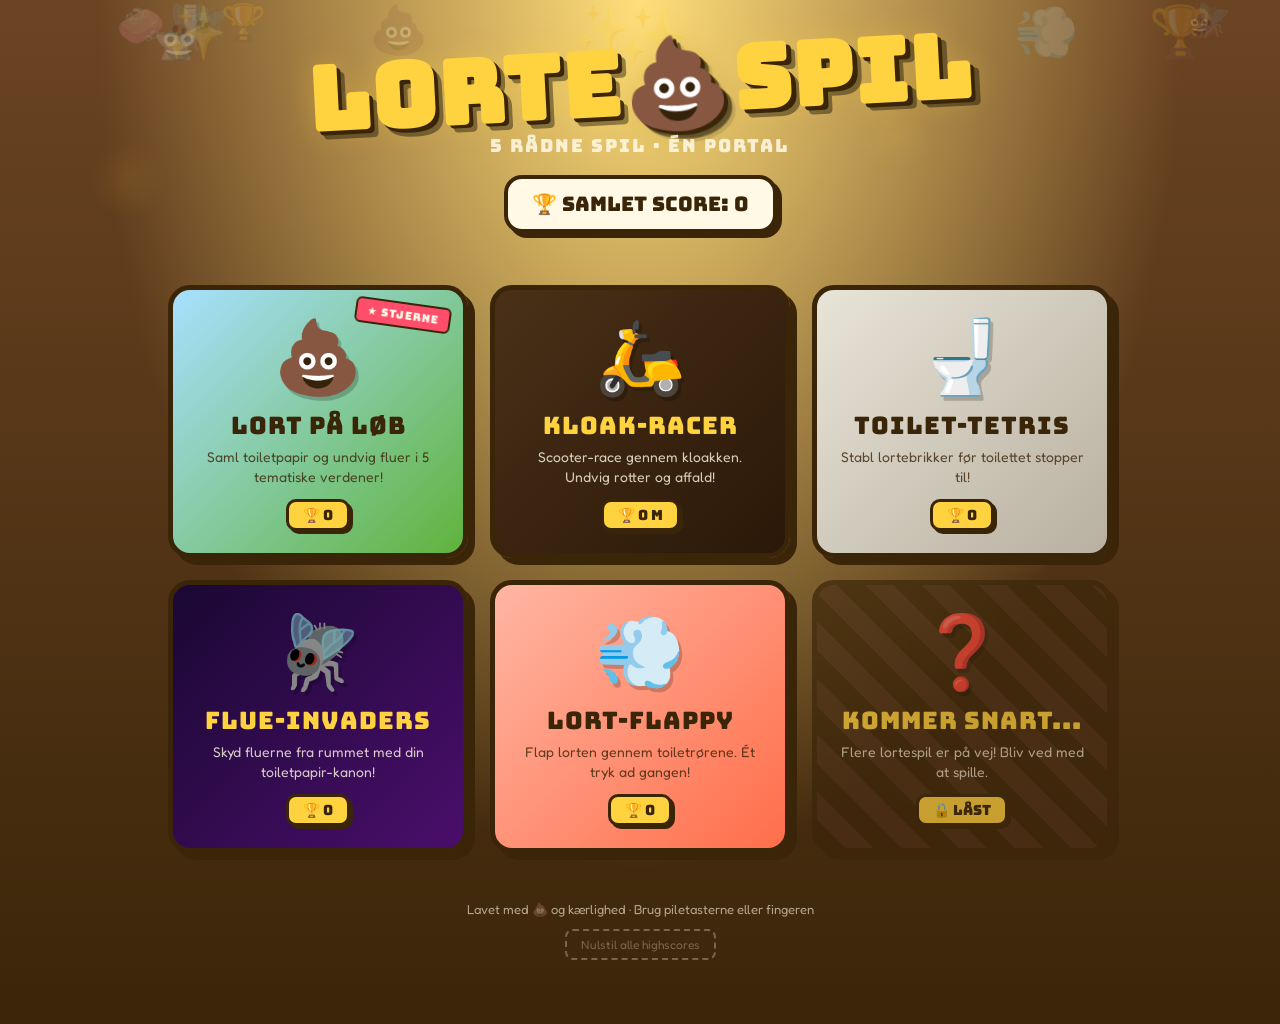
==== index.html @ 2c28bb85 "first commit" ====
<!DOCTYPE html>
<html lang="da">
<head>
<meta charset="UTF-8">
<meta name="viewport" content="width=device-width, initial-scale=1.0, user-scalable=no, viewport-fit=cover">
<title>Lortespil - Portal</title>
<link href="https://fonts.googleapis.com/css2?family=Bungee&family=Fredoka:wght@500;600&display=swap" rel="stylesheet">
<style>
  * { margin: 0; padding: 0; box-sizing: border-box; -webkit-tap-highlight-color: transparent; }
  html, body { min-height: 100%; font-family: 'Fredoka', sans-serif; }
  body {
    background:
      radial-gradient(ellipse at top, #ffdf7a 0%, transparent 60%),
      linear-gradient(180deg, #6b4423 0%, #3b2509 100%);
    min-height: 100vh;
    padding: 24px 16px 64px;
    position: relative;
    overflow-x: hidden;
  }
  body::before, body::after {
    content: '';
    position: fixed;
    inset: 0;
    pointer-events: none;
    z-index: 0;
  }
  body::before {
    background-image:
      radial-gradient(circle at 10% 20%, rgba(255,210,63,0.08) 0, transparent 40px),
      radial-gradient(circle at 80% 60%, rgba(255,210,63,0.06) 0, transparent 40px),
      radial-gradient(circle at 30% 80%, rgba(255,210,63,0.06) 0, transparent 30px),
      radial-gradient(circle at 70% 15%, rgba(255,210,63,0.08) 0, transparent 40px);
  }
  .floating-emojis {
    position: fixed;
    inset: 0;
    z-index: 0;
    pointer-events: none;
    overflow: hidden;
  }
  .float-e {
    position: absolute;
    font-size: 40px;
    opacity: 0.18;
    animation: floatUp 18s linear infinite;
  }
  @keyframes floatUp {
    0% { transform: translateY(110vh) rotate(0deg); }
    100% { transform: translateY(-20vh) rotate(360deg); }
  }
  .container {
    max-width: 960px;
    margin: 0 auto;
    position: relative;
    z-index: 1;
  }
  header {
    text-align: center;
    margin-bottom: 32px;
    padding: 20px;
  }
  h1 {
    font-family: 'Bungee', sans-serif;
    font-size: clamp(52px, 12vw, 88px);
    color: #ffd23f;
    text-shadow:
      4px 4px 0 #3b2509,
      8px 8px 0 rgba(0,0,0,0.4),
      0 0 30px rgba(255,210,63,0.3);
    line-height: 0.9;
    letter-spacing: 2px;
    transform: rotate(-3deg);
    display: inline-block;
    margin-bottom: 10px;
  }
  h1 .emoji {
    font-family: 'Apple Color Emoji', 'Segoe UI Emoji', sans-serif;
    -webkit-text-fill-color: initial;
    filter: drop-shadow(3px 3px 0 rgba(0,0,0,0.3));
  }
  .subtitle {
    font-family: 'Bungee', sans-serif;
    color: #fff9e6;
    font-size: 18px;
    letter-spacing: 2px;
    opacity: 0.85;
  }
  .total-score {
    background: #fff9e6;
    border: 4px solid #3b2509;
    border-radius: 18px;
    padding: 12px 24px;
    display: inline-block;
    margin-top: 18px;
    font-family: 'Bungee', sans-serif;
    color: #3b2509;
    box-shadow: 5px 5px 0 #3b2509;
    font-size: 20px;
  }
  .grid {
    display: grid;
    grid-template-columns: repeat(auto-fill, minmax(280px, 1fr));
    gap: 22px;
    padding: 0 8px;
  }
  .game-card {
    background: #fff9e6;
    border: 5px solid #3b2509;
    border-radius: 22px;
    padding: 22px;
    box-shadow: 7px 7px 0 #3b2509;
    cursor: pointer;
    transition: transform 0.15s, box-shadow 0.15s;
    text-decoration: none;
    color: #3b2509;
    display: flex;
    flex-direction: column;
    align-items: center;
    text-align: center;
    position: relative;
    overflow: hidden;
  }
  .game-card:hover {
    transform: translate(-3px, -3px) rotate(-1deg);
    box-shadow: 10px 10px 0 #3b2509;
  }
  .game-card:active {
    transform: translate(4px, 4px);
    box-shadow: 3px 3px 0 #3b2509;
  }
  .card-bg {
    position: absolute;
    inset: 0;
    opacity: 0.18;
    z-index: 0;
  }
  .card-content {
    position: relative;
    z-index: 1;
    display: flex;
    flex-direction: column;
    align-items: center;
    width: 100%;
  }
  .game-emoji {
    font-size: 72px;
    margin-bottom: 10px;
    filter: drop-shadow(3px 4px 0 rgba(0,0,0,0.2));
    animation: bobbing 2.5s infinite alternate ease-in-out;
  }
  @keyframes bobbing {
    0% { transform: translateY(0) rotate(-5deg); }
    100% { transform: translateY(-6px) rotate(5deg); }
  }
  .game-card:nth-child(2n) .game-emoji { animation-delay: -0.5s; }
  .game-card:nth-child(3n) .game-emoji { animation-delay: -1s; }
  .game-title {
    font-family: 'Bungee', sans-serif;
    font-size: 24px;
    margin-bottom: 6px;
    letter-spacing: 1px;
  }
  .game-desc {
    font-size: 14px;
    opacity: 0.8;
    line-height: 1.4;
    margin-bottom: 12px;
    min-height: 40px;
  }
  .game-high {
    background: #ffd23f;
    border: 3px solid #3b2509;
    border-radius: 10px;
    padding: 4px 14px;
    font-family: 'Bungee', sans-serif;
    font-size: 14px;
    box-shadow: 3px 3px 0 #3b2509;
  }
  .tag {
    position: absolute;
    top: 12px;
    right: 12px;
    background: #ff4e6b;
    color: #fff9e6;
    font-family: 'Bungee', sans-serif;
    font-size: 11px;
    padding: 4px 10px;
    border-radius: 6px;
    border: 2px solid #3b2509;
    transform: rotate(8deg);
    z-index: 2;
    letter-spacing: 1px;
  }
  footer {
    text-align: center;
    margin-top: 48px;
    color: #fff9e6;
    opacity: 0.6;
    font-size: 13px;
    position: relative;
    z-index: 1;
  }
  .reset-btn {
    background: transparent;
    border: 2px dashed #fff9e6;
    color: #fff9e6;
    font-family: 'Fredoka', sans-serif;
    font-size: 12px;
    padding: 6px 14px;
    border-radius: 8px;
    cursor: pointer;
    opacity: 0.5;
    margin-top: 12px;
  }
  .reset-btn:hover { opacity: 1; }
</style>
</head>
<body>
<div class="floating-emojis" id="floats"></div>
<div class="container">
  <header>
    <h1>Lorte<span class="emoji">💩</span>spil</h1>
    <div class="subtitle">5 RÅDNE SPIL · ÉN PORTAL</div>
    <div class="total-score">🏆 Samlet score: <span id="total-score">0</span></div>
  </header>

  <div class="grid">
    <a class="game-card" href="lort-paa-loeb.html" style="background:linear-gradient(135deg,#a8e0ff 0%,#5fb33c 100%);">
      <div class="tag">★ STJERNE</div>
      <div class="card-content">
        <div class="game-emoji">💩</div>
        <div class="game-title">Lort på Løb</div>
        <div class="game-desc">Saml toiletpapir og undvig fluer i 5 tematiske verdener!</div>
        <div class="game-high">🏆 <span data-game="poop_highscore">0</span></div>
      </div>
    </a>

    <a class="game-card" href="kloak-racer.html" style="background:linear-gradient(135deg,#4a3018 0%,#2a1808 100%);color:#fff9e6;">
      <div class="card-content">
        <div class="game-emoji">🛵</div>
        <div class="game-title" style="color:#ffd23f;">Kloak-Racer</div>
        <div class="game-desc">Scooter-race gennem kloakken. Undvig rotter og affald!</div>
        <div class="game-high" style="color:#3b2509;">🏆 <span data-game="racer_highscore">0</span> m</div>
      </div>
    </a>

    <a class="game-card" href="toilet-tetris.html" style="background:linear-gradient(135deg,#e8e4d8 0%,#b8b0a0 100%);">
      <div class="card-content">
        <div class="game-emoji">🚽</div>
        <div class="game-title">Toilet-Tetris</div>
        <div class="game-desc">Stabl lortebrikker før toilettet stopper til!</div>
        <div class="game-high">🏆 <span data-game="tetris_highscore">0</span></div>
      </div>
    </a>

    <a class="game-card" href="flue-invaders.html" style="background:linear-gradient(135deg,#1a0833 0%,#4a0e6b 100%);color:#fff9e6;">
      <div class="card-content">
        <div class="game-emoji">🪰</div>
        <div class="game-title" style="color:#ffd23f;">Flue-Invaders</div>
        <div class="game-desc">Skyd fluerne fra rummet med din toiletpapir-kanon!</div>
        <div class="game-high" style="color:#3b2509;">🏆 <span data-game="invaders_highscore">0</span></div>
      </div>
    </a>

    <a class="game-card" href="lort-flappy.html" style="background:linear-gradient(135deg,#ffb6a3 0%,#ff6e4a 100%);">
      <div class="card-content">
        <div class="game-emoji">💨</div>
        <div class="game-title">Lort-Flappy</div>
        <div class="game-desc">Flap lorten gennem toiletrørene. Ét tryk ad gangen!</div>
        <div class="game-high">🏆 <span data-game="flappy_highscore">0</span></div>
      </div>
    </a>

    <a class="game-card" href="#" onclick="return false" style="background:repeating-linear-gradient(45deg,#3b2509,#3b2509 20px,#4a3018 20px,#4a3018 40px);color:#fff9e6;cursor:default;opacity:0.7;">
      <div class="card-content">
        <div class="game-emoji">❓</div>
        <div class="game-title" style="color:#ffd23f;">Kommer snart...</div>
        <div class="game-desc">Flere lortespil er på vej! Bliv ved med at spille.</div>
        <div class="game-high" style="color:#3b2509;">🔒 Låst</div>
      </div>
    </a>
  </div>

  <footer>
    <div>Lavet med 💩 og kærlighed · Brug piletasterne eller fingeren</div>
    <button class="reset-btn" onclick="resetAll()">Nulstil alle highscores</button>
  </footer>
</div>

<script>
  // Load highscores from localStorage
  function loadScores() {
    let total = 0;
    document.querySelectorAll('[data-game]').forEach(el => {
      const key = el.getAttribute('data-game');
      const val = parseInt(localStorage.getItem(key) || '0', 10);
      el.textContent = val;
      total += val;
    });
    document.getElementById('total-score').textContent = total;
  }
  loadScores();

  function resetAll() {
    if (!confirm('Sikker på at du vil nulstille ALLE highscores?')) return;
    ['poop_highscore','racer_highscore','tetris_highscore','invaders_highscore','flappy_highscore'].forEach(k => localStorage.removeItem(k));
    loadScores();
  }

  // Floating background emojis
  const emojis = ['💩','🧻','🪰','🚽','💨','🏆','✨','🧼'];
  const floats = document.getElementById('floats');
  for (let i=0; i<14; i++) {
    const e = document.createElement('div');
    e.className = 'float-e';
    e.textContent = emojis[Math.floor(Math.random()*emojis.length)];
    e.style.left = Math.random()*100 + 'vw';
    e.style.animationDelay = (-Math.random()*18) + 's';
    e.style.animationDuration = (12 + Math.random()*14) + 's';
    e.style.fontSize = (28 + Math.random()*30) + 'px';
    floats.appendChild(e);
  }
</script>
</body>
</html>
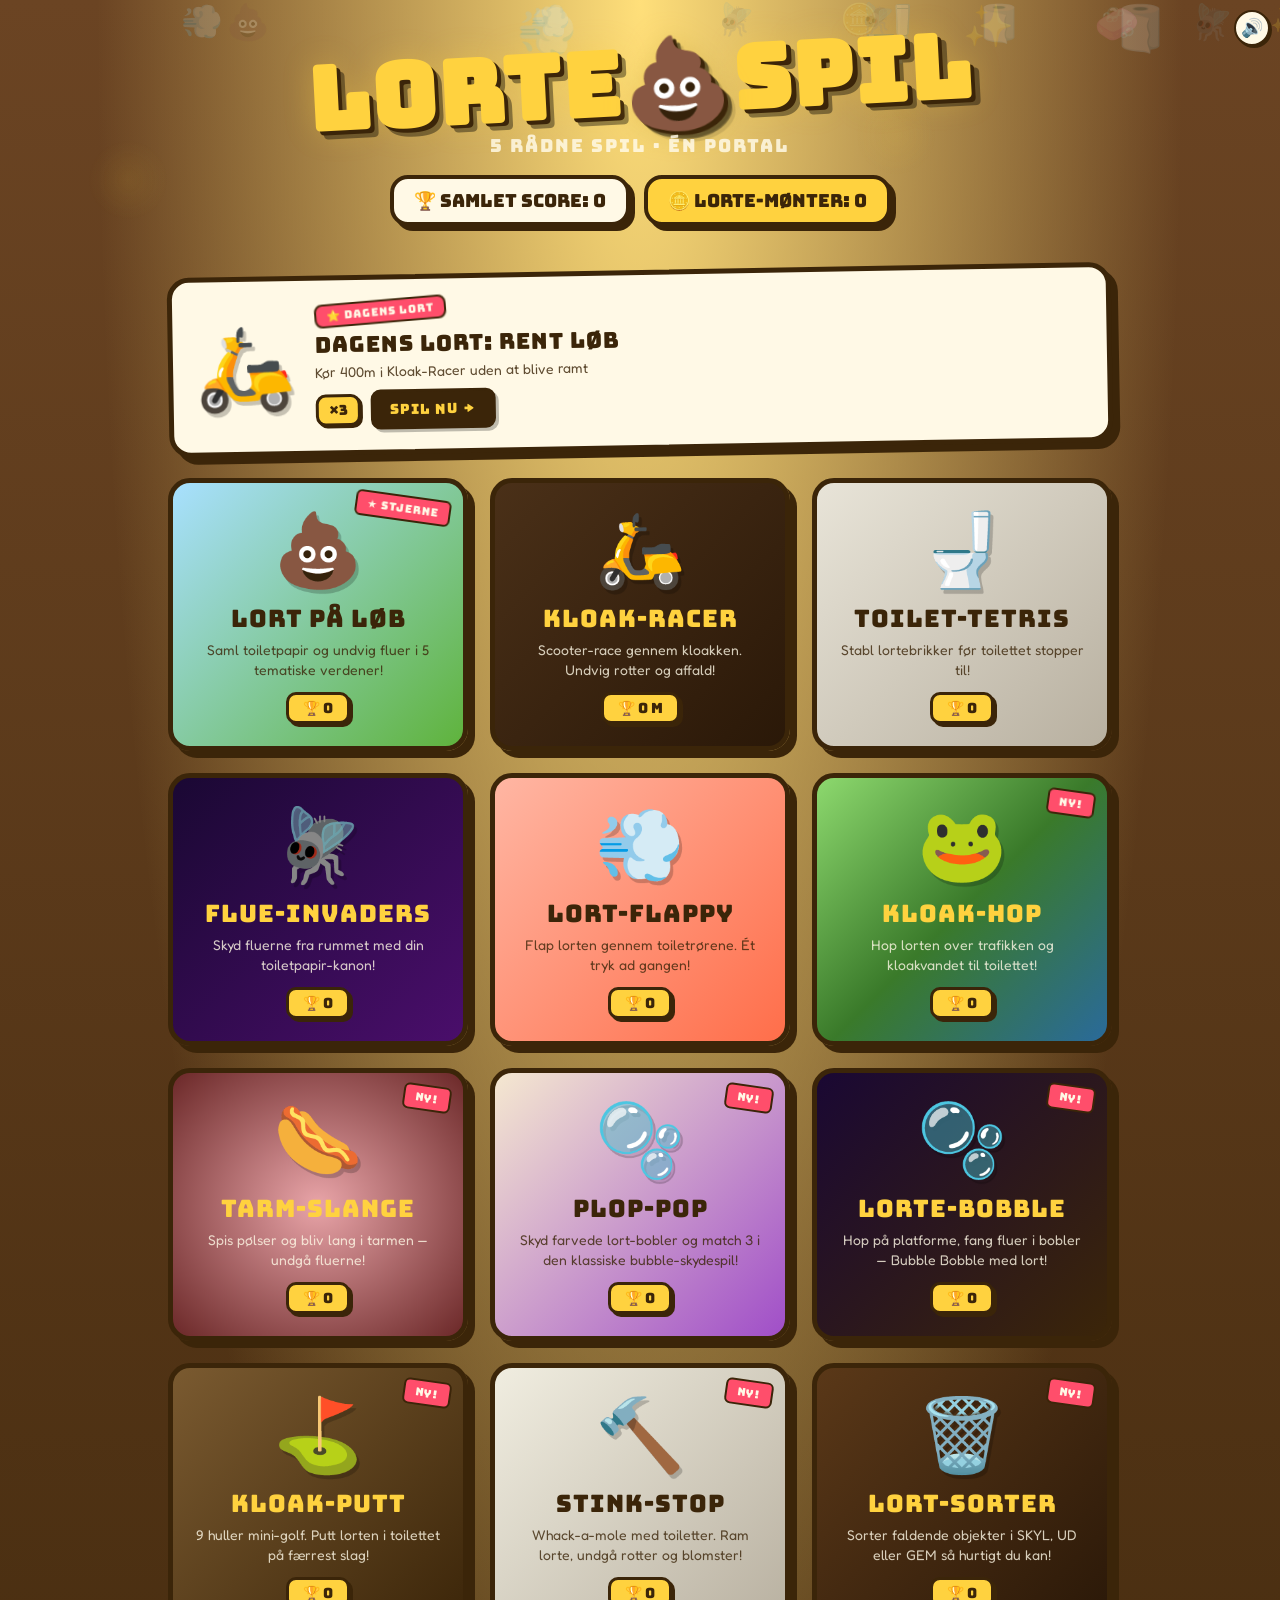
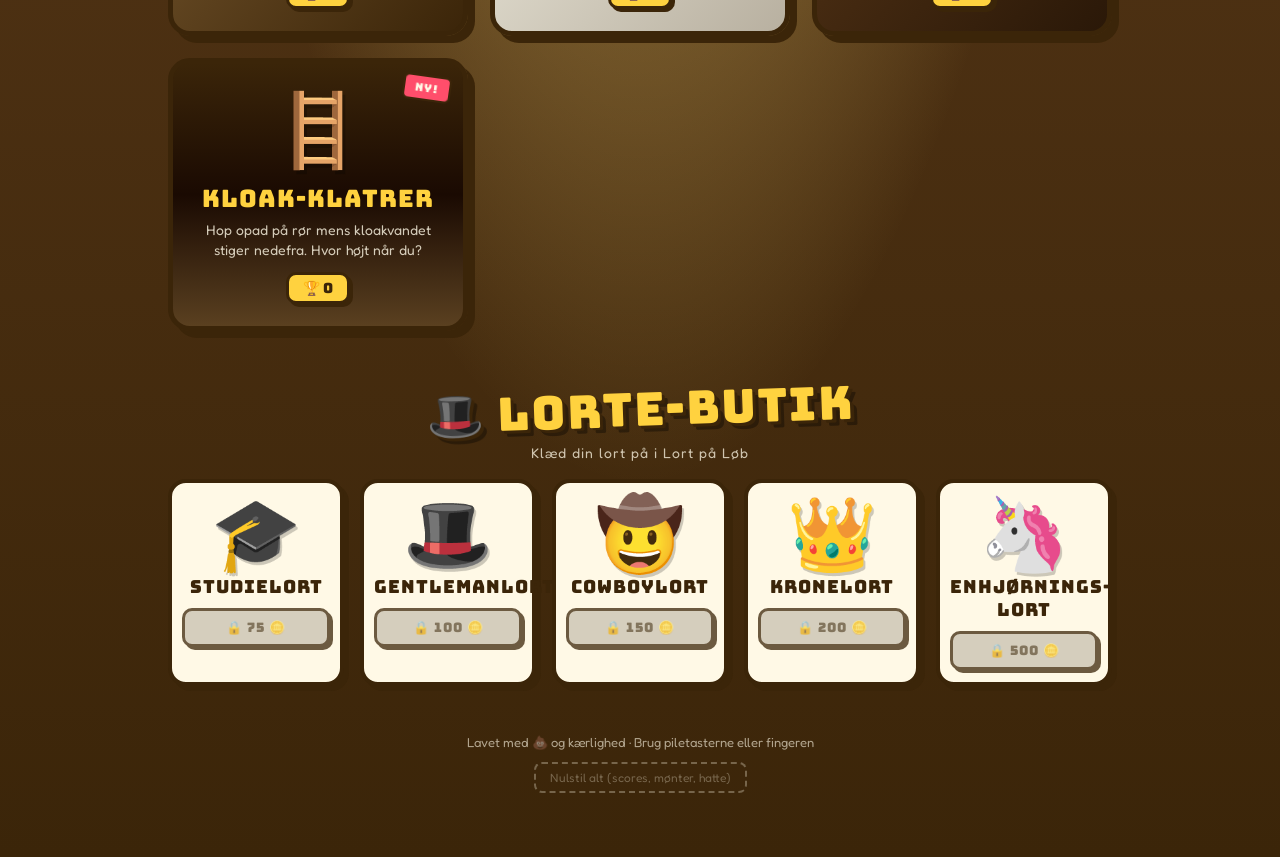
==== commit 93beb5f1: "new games" ====
--- a/index.html
+++ b/index.html
@@ -5,6 +5,8 @@
 <meta name="viewport" content="width=device-width, initial-scale=1.0, user-scalable=no, viewport-fit=cover">
 <title>Lortespil - Portal</title>
 <link href="https://fonts.googleapis.com/css2?family=Bungee&family=Fredoka:wght@500;600&display=swap" rel="stylesheet">
+<link rel="stylesheet" href="lortespil.css">
+<script src="lortespil.js" defer></script>
 <style>
   * { margin: 0; padding: 0; box-sizing: border-box; -webkit-tap-highlight-color: transparent; }
   html, body { min-height: 100%; font-family: 'Fredoka', sans-serif; }
@@ -56,7 +58,7 @@
   }
   header {
     text-align: center;
-    margin-bottom: 32px;
+    margin-bottom: 24px;
     padding: 20px;
   }
   h1 {
@@ -85,18 +87,121 @@
     letter-spacing: 2px;
     opacity: 0.85;
   }
-  .total-score {
+  .badges {
+    display: flex;
+    justify-content: center;
+    gap: 14px;
+    margin-top: 18px;
+    flex-wrap: wrap;
+  }
+  .badge {
     background: #fff9e6;
     border: 4px solid #3b2509;
     border-radius: 18px;
-    padding: 12px 24px;
-    display: inline-block;
-    margin-top: 18px;
+    padding: 10px 20px;
     font-family: 'Bungee', sans-serif;
     color: #3b2509;
     box-shadow: 5px 5px 0 #3b2509;
-    font-size: 20px;
-  }
+    font-size: 18px;
+  }
+  .badge.coins { background: #ffd23f; }
+
+  /* Daily banner */
+  .daily-banner {
+    background: #fff9e6;
+    border: 5px solid #3b2509;
+    border-radius: 22px;
+    padding: 20px 22px;
+    box-shadow: 7px 7px 0 #3b2509;
+    display: flex;
+    align-items: center;
+    gap: 20px;
+    margin: 0 8px 28px;
+    position: relative;
+    transform: rotate(-1deg);
+    animation: dailyPulse 2.4s infinite alternate ease-in-out;
+    overflow: hidden;
+  }
+  @keyframes dailyPulse {
+    0%   { box-shadow: 7px 7px 0 #3b2509, 0 0 0 rgba(255,210,63,0); }
+    100% { box-shadow: 7px 7px 0 #3b2509, 0 0 32px rgba(255,210,63,0.85); }
+  }
+  .daily-emoji {
+    font-size: 80px;
+    flex-shrink: 0;
+    animation: bobbing 2.5s infinite alternate ease-in-out;
+    filter: drop-shadow(3px 4px 0 rgba(0,0,0,0.22));
+  }
+  .daily-info { flex: 1; min-width: 0; }
+  .daily-label {
+    display: inline-block;
+    background: #ff4e6b;
+    color: #fff9e6;
+    font-family: 'Bungee', sans-serif;
+    padding: 3px 10px;
+    border-radius: 8px;
+    border: 2px solid #3b2509;
+    font-size: 11px;
+    letter-spacing: 1px;
+    transform: rotate(-4deg);
+    margin-bottom: 6px;
+  }
+  .daily-title {
+    font-family: 'Bungee', sans-serif;
+    color: #3b2509;
+    font-size: 22px;
+    letter-spacing: 1px;
+    margin-bottom: 4px;
+  }
+  .daily-desc {
+    color: #3b2509;
+    font-size: 14px;
+    opacity: 0.82;
+    margin-bottom: 10px;
+  }
+  .daily-actions {
+    display: flex;
+    gap: 10px;
+    align-items: center;
+    flex-wrap: wrap;
+  }
+  .daily-mult {
+    background: #ffd23f;
+    border: 3px solid #3b2509;
+    border-radius: 10px;
+    font-family: 'Bungee', sans-serif;
+    font-size: 14px;
+    padding: 4px 10px;
+    color: #3b2509;
+    box-shadow: 2px 2px 0 #3b2509;
+  }
+  .daily-btn {
+    background: #3b2509;
+    color: #ffd23f;
+    font-family: 'Bungee', sans-serif;
+    font-size: 14px;
+    padding: 8px 16px;
+    border-radius: 10px;
+    border: 3px solid #3b2509;
+    box-shadow: 3px 3px 0 rgba(0,0,0,0.25);
+    text-decoration: none;
+    letter-spacing: 1px;
+  }
+  .daily-done {
+    position: absolute;
+    inset: 0;
+    background: rgba(93,160,70,0.85);
+    color: #fff9e6;
+    display: flex;
+    align-items: center;
+    justify-content: center;
+    font-family: 'Bungee', sans-serif;
+    font-size: 28px;
+    text-shadow: 3px 3px 0 #1e4010;
+    letter-spacing: 2px;
+    transform: rotate(-5deg);
+  }
+
   .grid {
     display: grid;
     grid-template-columns: repeat(auto-fill, minmax(280px, 1fr));
@@ -191,6 +296,97 @@
     z-index: 2;
     letter-spacing: 1px;
   }
+
+  /* Hat shop */
+  .shop-section {
+    margin: 48px 8px 0;
+  }
+  .shop-header {
+    text-align: center;
+    margin-bottom: 18px;
+  }
+  .shop-title {
+    font-family: 'Bungee', sans-serif;
+    color: #ffd23f;
+    font-size: clamp(30px, 7vw, 46px);
+    letter-spacing: 2px;
+    text-shadow: 3px 3px 0 #3b2509, 6px 6px 0 rgba(0,0,0,0.35);
+    transform: rotate(-2deg);
+    display: inline-block;
+  }
+  .shop-sub {
+    color: #fff9e6;
+    font-size: 14px;
+    opacity: 0.75;
+    margin-top: 4px;
+    letter-spacing: 1px;
+  }
+  .hat-grid {
+    display: grid;
+    grid-template-columns: repeat(auto-fit, minmax(150px, 1fr));
+    gap: 16px;
+    margin-top: 16px;
+  }
+  .hat-card {
+    background: #fff9e6;
+    border: 4px solid #3b2509;
+    border-radius: 18px;
+    padding: 14px 10px 12px;
+    box-shadow: 5px 5px 0 #3b2509;
+    text-align: center;
+    position: relative;
+    transition: transform 0.1s;
+  }
+  .hat-card.equipped {
+    background: linear-gradient(135deg, #ffd23f 0%, #ffeb80 100%);
+    transform: rotate(-2deg);
+  }
+  .hat-emoji {
+    font-size: 72px;
+    line-height: 1;
+    margin-bottom: 6px;
+    filter: drop-shadow(2px 3px 0 rgba(0,0,0,0.2));
+    animation: bobbing 2.5s infinite alternate ease-in-out;
+  }
+  .hat-name {
+    font-family: 'Bungee', sans-serif;
+    font-size: 18px;
+    color: #3b2509;
+    letter-spacing: 1px;
+    margin-bottom: 10px;
+  }
+  .hat-btn {
+    display: inline-block;
+    width: 100%;
+    font-family: 'Bungee', sans-serif;
+    font-size: 13px;
+    padding: 8px 10px;
+    border-radius: 10px;
+    border: 3px solid #3b2509;
+    cursor: pointer;
+    letter-spacing: 1px;
+    box-shadow: 3px 3px 0 #3b2509;
+    transition: transform 0.08s, box-shadow 0.08s;
+    color: #3b2509;
+  }
+  .hat-btn:active { transform: translate(2px,2px); box-shadow: 1px 1px 0 #3b2509; }
+  .hat-btn.locked { background: #c8c0b0; color: #5a4a30; cursor: not-allowed; opacity: 0.75; }
+  .hat-btn.buy { background: #ffd23f; }
+  .hat-btn.equip { background: #8dd96e; color: #1e4010; }
+  .hat-btn.equipped-stamp {
+    background: repeating-linear-gradient(45deg, #ffd23f, #ffd23f 8px, #ffeb80 8px, #ffeb80 16px);
+    cursor: pointer;
+  }
+  .hidden { display: none !important; }
+  .hat-card.shake { animation: hatShake 0.4s; }
+  @keyframes hatShake {
+    0%, 100% { transform: translate(0, 0); }
+    20% { transform: translate(-6px, 2px) rotate(-2deg); }
+    40% { transform: translate(5px, -2px) rotate(2deg); }
+    60% { transform: translate(-4px, -2px) rotate(-1deg); }
+    80% { transform: translate(4px, 2px) rotate(1deg); }
+  }
+
   footer {
     text-align: center;
     margin-top: 48px;
@@ -221,8 +417,25 @@
   <header>
     <h1>Lorte<span class="emoji">💩</span>spil</h1>
     <div class="subtitle">5 RÅDNE SPIL · ÉN PORTAL</div>
-    <div class="total-score">🏆 Samlet score: <span id="total-score">0</span></div>
+    <div class="badges">
+      <div class="badge">🏆 Samlet score: <span id="total-score">0</span></div>
+      <div class="badge coins">🪙 Lorte-mønter: <span id="coin-balance">0</span></div>
+    </div>
   </header>
+
+  <div id="daily-banner" class="daily-banner" style="display:none;">
+    <div class="daily-emoji" id="daily-emoji">💩</div>
+    <div class="daily-info">
+      <div class="daily-label">⭐ DAGENS LORT</div>
+      <div class="daily-title" id="daily-title">Dagens udfordring</div>
+      <div class="daily-desc" id="daily-desc">Klar den særlige udfordring i dag!</div>
+      <div class="daily-actions">
+        <div class="daily-mult" id="daily-mult">×2</div>
+        <a class="daily-btn" id="daily-btn" href="#">SPIL NU →</a>
+      </div>
+    </div>
+    <div class="daily-done hidden" id="daily-done">✅ FULDFØRT!</div>
+  </div>
 
   <div class="grid">
     <a class="game-card" href="lort-paa-loeb.html" style="background:linear-gradient(135deg,#a8e0ff 0%,#5fb33c 100%);">
@@ -271,24 +484,124 @@
       </div>
     </a>
 
-    <a class="game-card" href="#" onclick="return false" style="background:repeating-linear-gradient(45deg,#3b2509,#3b2509 20px,#4a3018 20px,#4a3018 40px);color:#fff9e6;cursor:default;opacity:0.7;">
-      <div class="card-content">
-        <div class="game-emoji">❓</div>
-        <div class="game-title" style="color:#ffd23f;">Kommer snart...</div>
-        <div class="game-desc">Flere lortespil er på vej! Bliv ved med at spille.</div>
-        <div class="game-high" style="color:#3b2509;">🔒 Låst</div>
+    <a class="game-card" href="kloak-hop.html" style="background:linear-gradient(135deg,#8dd96e 0%,#3a7a2a 50%,#2a6a9a 100%);color:#fff9e6;">
+      <div class="tag">NY!</div>
+      <div class="card-content">
+        <div class="game-emoji">🐸</div>
+        <div class="game-title" style="color:#ffd23f;">Kloak-Hop</div>
+        <div class="game-desc">Hop lorten over trafikken og kloakvandet til toilettet!</div>
+        <div class="game-high" style="color:#3b2509;">🏆 <span data-game="hop_highscore">0</span></div>
+      </div>
+    </a>
+
+    <a class="game-card" href="tarm-slange.html" style="background:radial-gradient(ellipse at center,#e8a4a8 0%,#6b2828 100%);color:#fff9e6;">
+      <div class="tag">NY!</div>
+      <div class="card-content">
+        <div class="game-emoji">🌭</div>
+        <div class="game-title" style="color:#ffd23f;">Tarm-Slange</div>
+        <div class="game-desc">Spis pølser og bliv lang i tarmen — undgå fluerne!</div>
+        <div class="game-high" style="color:#3b2509;">🏆 <span data-game="snake_highscore">0</span></div>
+      </div>
+    </a>
+
+    <a class="game-card" href="plop-pop.html" style="background:linear-gradient(135deg,#f5e8d0 0%,#a04ec8 100%);">
+      <div class="tag">NY!</div>
+      <div class="card-content">
+        <div class="game-emoji">🫧</div>
+        <div class="game-title">Plop-Pop</div>
+        <div class="game-desc">Skyd farvede lort-bobler og match 3 i den klassiske bubble-skydespil!</div>
+        <div class="game-high">🏆 <span data-game="plop_highscore">0</span></div>
+      </div>
+    </a>
+
+    <a class="game-card" href="lorte-bobble.html" style="background:linear-gradient(135deg,#1a0833 0%,#3b2509 100%);color:#fff9e6;">
+      <div class="tag">NY!</div>
+      <div class="card-content">
+        <div class="game-emoji">🫧</div>
+        <div class="game-title" style="color:#ffd23f;">Lorte-Bobble</div>
+        <div class="game-desc">Hop på platforme, fang fluer i bobler — Bubble Bobble med lort!</div>
+        <div class="game-high" style="color:#3b2509;">🏆 <span data-game="bobble_highscore">0</span></div>
+      </div>
+    </a>
+
+    <a class="game-card" href="kloak-putt.html" style="background:linear-gradient(135deg,#7a5a30 0%,#3b2509 100%);color:#fff9e6;">
+      <div class="tag">NY!</div>
+      <div class="card-content">
+        <div class="game-emoji">⛳</div>
+        <div class="game-title" style="color:#ffd23f;">Kloak-Putt</div>
+        <div class="game-desc">9 huller mini-golf. Putt lorten i toilettet på færrest slag!</div>
+        <div class="game-high" style="color:#3b2509;">🏆 <span data-game="putt_highscore">0</span></div>
+      </div>
+    </a>
+
+    <a class="game-card" href="stink-stop.html" style="background:linear-gradient(135deg,#f0ede0 0%,#b8b0a0 100%);">
+      <div class="tag">NY!</div>
+      <div class="card-content">
+        <div class="game-emoji">🔨</div>
+        <div class="game-title">Stink-Stop</div>
+        <div class="game-desc">Whack-a-mole med toiletter. Ram lorte, undgå rotter og blomster!</div>
+        <div class="game-high">🏆 <span data-game="stink_highscore">0</span></div>
+      </div>
+    </a>
+
+    <a class="game-card" href="lort-sorter.html" style="background:linear-gradient(135deg,#5a3818 0%,#2a1808 100%);color:#fff9e6;">
+      <div class="tag">NY!</div>
+      <div class="card-content">
+        <div class="game-emoji">🗑️</div>
+        <div class="game-title" style="color:#ffd23f;">Lort-Sorter</div>
+        <div class="game-desc">Sorter faldende objekter i SKYL, UD eller GEM så hurtigt du kan!</div>
+        <div class="game-high" style="color:#3b2509;">🏆 <span data-game="sorter_highscore">0</span></div>
+      </div>
+    </a>
+
+    <a class="game-card" href="kloak-klatrer.html" style="background:linear-gradient(180deg,#3b2509 0%,#1a0a02 50%,#5a4020 100%);color:#fff9e6;">
+      <div class="tag">NY!</div>
+      <div class="card-content">
+        <div class="game-emoji">🪜</div>
+        <div class="game-title" style="color:#ffd23f;">Kloak-Klatrer</div>
+        <div class="game-desc">Hop opad på rør mens kloakvandet stiger nedefra. Hvor højt når du?</div>
+        <div class="game-high" style="color:#3b2509;">🏆 <span data-game="klatrer_highscore">0</span></div>
       </div>
     </a>
   </div>
+
+  <section class="shop-section" id="shop-section" style="display:none;">
+    <div class="shop-header">
+      <div class="shop-title">🎩 LORTE-BUTIK</div>
+      <div class="shop-sub">Klæd din lort på i Lort på Løb</div>
+    </div>
+    <div class="hat-grid" id="hat-grid"></div>
+  </section>
 
   <footer>
     <div>Lavet med 💩 og kærlighed · Brug piletasterne eller fingeren</div>
-    <button class="reset-btn" onclick="resetAll()">Nulstil alle highscores</button>
+    <button class="reset-btn" onclick="resetAll()">Nulstil alt (scores, mønter, hatte)</button>
   </footer>
 </div>
 
 <script>
-  // Load highscores from localStorage
+  const GAME_EMOJI = {
+    poop: '💩', racer: '🛵', tetris: '🚽', invaders: '🪰', flappy: '💨',
+    hop: '🐸', snake: '🌭', plop: '🫧', bobble: '🫧', putt: '⛳',
+    stink: '🔨', sorter: '🗑️', klatrer: '🪜'
+  };
+  const GAME_LINK = {
+    poop: 'lort-paa-loeb.html',
+    racer: 'kloak-racer.html',
+    tetris: 'toilet-tetris.html',
+    invaders: 'flue-invaders.html',
+    flappy: 'lort-flappy.html',
+    hop: 'kloak-hop.html',
+    snake: 'tarm-slange.html',
+    plop: 'plop-pop.html',
+    bobble: 'lorte-bobble.html',
+    putt: 'kloak-putt.html',
+    stink: 'stink-stop.html',
+    sorter: 'lort-sorter.html',
+    klatrer: 'kloak-klatrer.html'
+  };
+
+  // Fallback: original simple score-listing behavior
   function loadScores() {
     let total = 0;
     document.querySelectorAll('[data-game]').forEach(el => {
@@ -299,16 +612,190 @@
     });
     document.getElementById('total-score').textContent = total;
   }
-  loadScores();
+
+  function renderScores() {
+    loadScores();
+    if (window.LS) {
+      try {
+        document.getElementById('coin-balance').textContent = LS.getCoins();
+      } catch (e) { /* ignore */ }
+    }
+  }
+
+  function renderDaily() {
+    const banner = document.getElementById('daily-banner');
+    if (!window.LS || !LS.getDaily) {
+      banner.style.display = 'none';
+      return;
+    }
+    let daily;
+    try { daily = LS.getDaily(); } catch (e) { daily = null; }
+    if (!daily) {
+      banner.style.display = 'none';
+      return;
+    }
+    banner.style.display = 'flex';
+    const emoji = GAME_EMOJI[daily.gameKey] || '💩';
+    const link = GAME_LINK[daily.gameKey] || '#';
+    document.getElementById('daily-emoji').textContent = emoji;
+    document.getElementById('daily-title').textContent = daily.title || 'Dagens lort';
+    document.getElementById('daily-desc').textContent = daily.desc || '';
+    const multEl = document.getElementById('daily-mult');
+    if (daily.multiplier) {
+      multEl.style.display = 'inline-block';
+      multEl.textContent = '×' + daily.multiplier;
+    } else {
+      multEl.style.display = 'none';
+    }
+    document.getElementById('daily-btn').href = link;
+    const doneEl = document.getElementById('daily-done');
+    if (daily.completed) {
+      doneEl.classList.remove('hidden');
+    } else {
+      doneEl.classList.add('hidden');
+    }
+  }
+
+  function renderHatShop() {
+    const section = document.getElementById('shop-section');
+    const grid = document.getElementById('hat-grid');
+    if (!window.LS || !LS.HATS) {
+      section.style.display = 'none';
+      return;
+    }
+    section.style.display = 'block';
+    grid.innerHTML = '';
+    const coins = (function(){ try { return LS.getCoins(); } catch(e){ return 0; } })();
+    const unlocked = (function(){ try { return LS.getUnlockedHats() || []; } catch(e){ return []; } })();
+    const equipped = (function(){ try { return LS.getEquippedHat() || ''; } catch(e){ return ''; } })();
+
+    LS.HATS.forEach(hat => {
+      const card = document.createElement('div');
+      card.className = 'hat-card';
+      const isUnlocked = unlocked.indexOf(hat.emoji) !== -1;
+      const isEquipped = equipped === hat.emoji;
+      if (isEquipped) card.classList.add('equipped');
+
+      const emojiEl = document.createElement('div');
+      emojiEl.className = 'hat-emoji';
+      emojiEl.textContent = hat.emoji;
+      card.appendChild(emojiEl);
+
+      const nameEl = document.createElement('div');
+      nameEl.className = 'hat-name';
+      nameEl.textContent = hat.name || '';
+      card.appendChild(nameEl);
+
+      const btn = document.createElement('button');
+      btn.className = 'hat-btn';
+      let state; // 'locked' | 'buy' | 'equip' | 'equipped'
+      if (isEquipped) state = 'equipped';
+      else if (isUnlocked) state = 'equip';
+      else if (coins >= (hat.price || 0)) state = 'buy';
+      else state = 'locked';
+
+      if (state === 'locked') {
+        btn.classList.add('locked');
+        btn.innerHTML = '🔒 ' + (hat.price || 0) + ' 🪙';
+      } else if (state === 'buy') {
+        btn.classList.add('buy');
+        btn.innerHTML = 'KØB ' + (hat.price || 0) + ' 🪙';
+      } else if (state === 'equip') {
+        btn.classList.add('equip');
+        btn.textContent = 'TAG PÅ';
+      } else if (state === 'equipped') {
+        btn.classList.add('equipped-stamp');
+        btn.textContent = '✓ BÆRES NU';
+      }
+
+      btn.addEventListener('click', (e) => {
+        e.preventDefault();
+        if (!window.LS) return;
+        if (state === 'locked') {
+          card.classList.remove('shake');
+          // Force reflow for animation restart
+          void card.offsetWidth;
+          card.classList.add('shake');
+          if (LS.toast) LS.toast('Skal bruge ' + (hat.price || 0) + ' 🪙!');
+          return;
+        }
+        if (state === 'buy') {
+          try {
+            if (LS.spendCoins(hat.price || 0)) {
+              LS.unlockHat(hat.emoji);
+              if (LS.sfx && LS.sfx.play) LS.sfx.play('coin');
+              if (LS.toast) LS.toast('🎉 Købt!');
+              renderAll();
+            }
+          } catch (err) { /* ignore */ }
+          return;
+        }
+        if (state === 'equip') {
+          try {
+            LS.setEquippedHat(hat.emoji);
+            if (LS.sfx && LS.sfx.play) LS.sfx.play('click');
+            renderAll();
+          } catch (err) { /* ignore */ }
+          return;
+        }
+        if (state === 'equipped') {
+          try {
+            LS.setEquippedHat('');
+            if (LS.sfx && LS.sfx.play) LS.sfx.play('click');
+            renderAll();
+          } catch (err) { /* ignore */ }
+          return;
+        }
+      });
+
+      card.appendChild(btn);
+      grid.appendChild(card);
+    });
+  }
+
+  function renderAll() {
+    renderScores();
+    renderDaily();
+    renderHatShop();
+  }
 
   function resetAll() {
-    if (!confirm('Sikker på at du vil nulstille ALLE highscores?')) return;
-    ['poop_highscore','racer_highscore','tetris_highscore','invaders_highscore','flappy_highscore'].forEach(k => localStorage.removeItem(k));
-    loadScores();
-  }
+    if (!confirm('Sikker på at du vil nulstille ALT? Highscores, mønter, hatte og dagens lort forsvinder.')) return;
+    const keys = [
+      'poop_highscore','racer_highscore','tetris_highscore','invaders_highscore','flappy_highscore',
+      'hop_highscore','snake_highscore','plop_highscore','bobble_highscore','putt_highscore',
+      'stink_highscore','sorter_highscore','klatrer_highscore',
+      'poop_unlocked',
+      'lorte_coins','lorte_equipped_hat','lorte_unlocked_hats','lorte_daily_state','lorte_muted'
+    ];
+    keys.forEach(k => localStorage.removeItem(k));
+    // Also clear any lorte_* keys that may have been added
+    try {
+      Object.keys(localStorage).filter(k => k.indexOf('lorte_') === 0).forEach(k => localStorage.removeItem(k));
+    } catch (e) { /* ignore */ }
+    renderAll();
+  }
+
+  // Initial render (works even without LS — fallback just shows scores)
+  renderAll();
+
+  // Re-render on visibility change (coming back from a game)
+  document.addEventListener('visibilitychange', () => {
+    if (!document.hidden) renderAll();
+  });
+  window.addEventListener('pageshow', () => renderAll());
+  window.addEventListener('focus', () => renderAll());
+
+  // LS might be loaded by the deferred script — re-render when DOM is ready
+  document.addEventListener('DOMContentLoaded', () => {
+    renderAll();
+    if (window.LS && LS.mountMuteButton) {
+      try { LS.mountMuteButton(); } catch (e) { /* ignore */ }
+    }
+  });
 
   // Floating background emojis
-  const emojis = ['💩','🧻','🪰','🚽','💨','🏆','✨','🧼'];
+  const emojis = ['💩','🧻','🪰','🚽','💨','🏆','✨','🧼','🪙','🎩'];
   const floats = document.getElementById('floats');
   for (let i=0; i<14; i++) {
     const e = document.createElement('div');
--- a/lortespil.css
+++ b/lortespil.css
@@ -0,0 +1,227 @@
+/* Lortespil v2 - shared styling (loaded alongside per-game CSS) */
+@import url('https://fonts.googleapis.com/css2?family=Bungee&family=Fredoka:wght@500;600;700&display=swap');
+
+:root {
+  --ls-cream: #fff9e6;
+  --ls-brown: #3b2509;
+  --ls-brown-light: #4a3018;
+  --ls-gold: #ffd23f;
+  --ls-pink: #ff4e6b;
+  --ls-gold-light: #ffdf7a;
+}
+
+/* ---------- HUD score card ---------- */
+.ls-score-card {
+  display: inline-flex;
+  align-items: center;
+  gap: 8px;
+  background: var(--ls-cream);
+  color: var(--ls-brown);
+  border: 3px solid var(--ls-brown);
+  border-radius: 14px;
+  padding: 8px 14px;
+  font-family: 'Bungee', system-ui, sans-serif;
+  font-size: 18px;
+  letter-spacing: 0.5px;
+  box-shadow: 3px 3px 0 var(--ls-brown);
+  line-height: 1;
+}
+
+/* ---------- back to portal button ---------- */
+.ls-back-btn {
+  position: fixed;
+  top: 12px;
+  left: 12px;
+  z-index: 60;
+  background: var(--ls-cream);
+  color: var(--ls-brown);
+  border: 3px solid var(--ls-brown);
+  border-radius: 12px;
+  padding: 8px 14px;
+  font-family: 'Bungee', system-ui, sans-serif;
+  font-size: 15px;
+  text-decoration: none;
+  box-shadow: 3px 3px 0 var(--ls-brown);
+  cursor: pointer;
+  transition: transform 0.05s ease;
+}
+.ls-back-btn:active {
+  transform: translate(2px, 2px);
+  box-shadow: 1px 1px 0 var(--ls-brown);
+}
+
+/* ---------- overlay modal ---------- */
+.ls-overlay {
+  position: fixed;
+  inset: 0;
+  z-index: 200;
+  display: flex;
+  flex-direction: column;
+  align-items: center;
+  justify-content: center;
+  gap: 16px;
+  padding: 24px;
+  background: radial-gradient(ellipse at center, rgba(59, 37, 9, 0.82) 0%, rgba(20, 10, 2, 0.92) 80%);
+  backdrop-filter: blur(6px);
+  -webkit-backdrop-filter: blur(6px);
+  color: var(--ls-cream);
+  text-align: center;
+  font-family: 'Fredoka', system-ui, sans-serif;
+}
+.ls-overlay h1, .ls-overlay h2 {
+  font-family: 'Bungee', system-ui, sans-serif;
+  color: var(--ls-gold);
+  text-shadow: 3px 3px 0 var(--ls-brown);
+  letter-spacing: 1px;
+  line-height: 1.1;
+  margin: 0;
+}
+.ls-overlay h1 { font-size: clamp(28px, 7vw, 56px); }
+.ls-overlay h2 { font-size: clamp(20px, 5vw, 36px); }
+.ls-overlay p {
+  max-width: 560px;
+  font-size: clamp(14px, 3.5vw, 18px);
+  line-height: 1.4;
+}
+
+/* ---------- big button ---------- */
+.ls-btn {
+  display: inline-flex;
+  align-items: center;
+  justify-content: center;
+  gap: 8px;
+  background: var(--ls-gold);
+  color: var(--ls-brown);
+  border: 4px solid var(--ls-brown);
+  border-radius: 16px;
+  padding: 14px 26px;
+  font-family: 'Bungee', system-ui, sans-serif;
+  font-size: clamp(16px, 4vw, 22px);
+  letter-spacing: 1px;
+  cursor: pointer;
+  text-decoration: none;
+  box-shadow: 6px 6px 0 var(--ls-brown);
+  transition: transform 0.06s ease, box-shadow 0.06s ease;
+  user-select: none;
+}
+.ls-btn:hover { background: var(--ls-gold-light); }
+.ls-btn:active {
+  transform: translate(3px, 3px);
+  box-shadow: 3px 3px 0 var(--ls-brown);
+}
+.ls-btn.ls-btn-pink {
+  background: var(--ls-pink);
+  color: var(--ls-cream);
+}
+.ls-btn:disabled, .ls-btn[aria-disabled="true"] {
+  opacity: 0.55;
+  cursor: not-allowed;
+  filter: saturate(0.6);
+}
+
+/* ---------- toast ---------- */
+.ls-toast {
+  position: fixed;
+  top: 18px;
+  left: 50%;
+  transform: translate(-50%, -20px);
+  z-index: 300;
+  background: var(--ls-cream);
+  color: var(--ls-brown);
+  border: 3px solid var(--ls-brown);
+  border-radius: 999px;
+  padding: 8px 18px;
+  font-family: 'Bungee', system-ui, sans-serif;
+  font-size: 16px;
+  letter-spacing: 0.5px;
+  box-shadow: 3px 3px 0 var(--ls-brown);
+  opacity: 0;
+  pointer-events: none;
+  transition: transform 0.25s ease, opacity 0.25s ease;
+  white-space: nowrap;
+}
+.ls-toast-show {
+  animation: ls-toast-in 0.35s ease forwards;
+  opacity: 1;
+  transform: translate(-50%, 0);
+}
+.ls-toast-hide {
+  opacity: 0;
+  transform: translate(-50%, -20px);
+}
+@keyframes ls-toast-in {
+  0%   { opacity: 0; transform: translate(-50%, -30px) scale(0.85); }
+  70%  { opacity: 1; transform: translate(-50%, 4px) scale(1.05); }
+  100% { opacity: 1; transform: translate(-50%, 0) scale(1); }
+}
+
+/* ---------- mute button (top-right) ---------- */
+.ls-mute {
+  position: fixed;
+  top: 10px;
+  right: 10px;
+  z-index: 50;
+  width: 36px;
+  height: 36px;
+  border-radius: 50%;
+  border: 2px solid var(--ls-brown);
+  background: var(--ls-cream);
+  color: var(--ls-brown);
+  font-size: 18px;
+  line-height: 1;
+  display: inline-flex;
+  align-items: center;
+  justify-content: center;
+  cursor: pointer;
+  box-shadow: 2px 2px 0 var(--ls-brown);
+  padding: 0;
+  user-select: none;
+}
+.ls-mute:active {
+  transform: translate(1px, 1px);
+  box-shadow: 1px 1px 0 var(--ls-brown);
+}
+
+/* ---------- coin badge ---------- */
+.ls-coin-badge {
+  display: inline-flex;
+  align-items: center;
+  gap: 6px;
+  background: var(--ls-gold);
+  color: var(--ls-brown);
+  border: 2px solid var(--ls-brown);
+  border-radius: 999px;
+  padding: 4px 12px;
+  font-family: 'Bungee', system-ui, sans-serif;
+  font-size: 14px;
+  box-shadow: 2px 2px 0 var(--ls-brown);
+  line-height: 1;
+}
+.ls-coin-badge::before { content: '🪙'; font-size: 14px; }
+
+/* ---------- reusable animations ---------- */
+.ls-wiggle { animation: ls-wiggle 0.35s infinite alternate ease-in-out; transform-origin: center; display: inline-block; }
+.ls-bob    { animation: ls-bob 1s infinite alternate ease-in-out; display: inline-block; }
+.ls-sparkle {
+  position: absolute;
+  font-family: 'Bungee', system-ui, sans-serif;
+  color: var(--ls-cream);
+  text-shadow: 2px 2px 0 var(--ls-brown);
+  font-size: 32px;
+  pointer-events: none;
+  animation: ls-sparkle 0.7s forwards ease-out;
+  z-index: 15;
+}
+
+@keyframes ls-wiggle {
+  0%   { transform: rotate(-10deg) scale(1, 0.95); }
+  100% { transform: rotate(10deg) scale(1.05, 1.05); }
+}
+@keyframes ls-bob {
+  from { transform: translate(-50%, -58%) rotate(-8deg); }
+  to   { transform: translate(-50%, -45%) rotate(8deg); }
+}
+@keyframes ls-sparkle {
+  0%   { opacity: 1; transform: translate(-50%, -50%) scale(0.4); }
+  100% { opacity: 0; transform: translate(-50%, -180%) scale(1.4); }
+}
